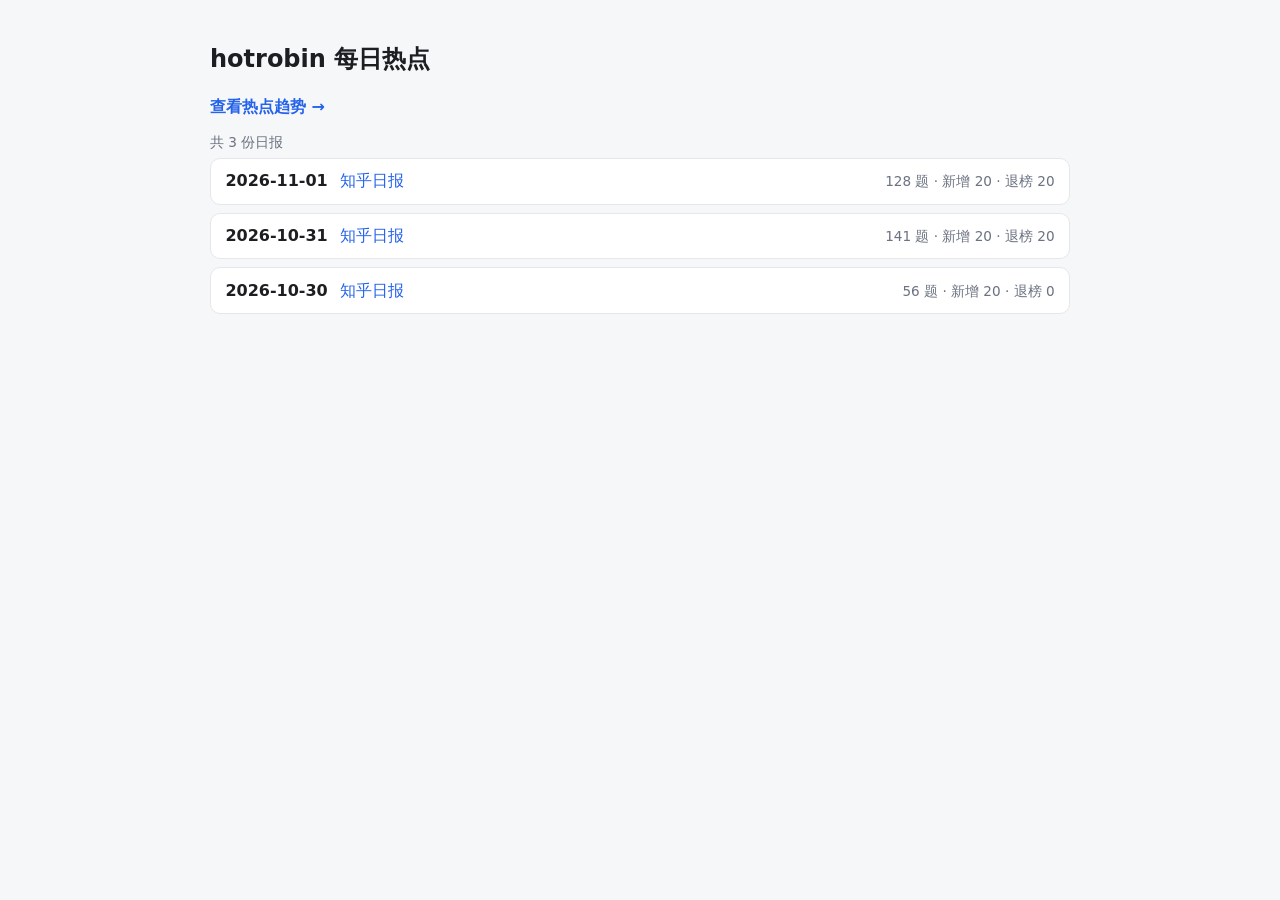
==== hotrobin/index.html @ bb018ae3 "Add personal homepage and hotrobin pages Static index.html with shared stylesheet, plus the hotrobin" ====
<!doctype html>
<html lang="zh-CN">
<head>
<meta charset="utf-8">
<meta name="viewport" content="width=device-width, initial-scale=1">
<title>hotrobin 每日热点</title>
<link rel="stylesheet" href="style.css">
</head>
<body>
<main>
<h1>hotrobin 每日热点</h1>
<p class="trend-link"><a href="zhihu/trend.html">查看热点趋势 →</a></p>
<p class="meta">共 3 份日报</p>
<ul class="snapshots"><li><span class="date">2026-11-01</span><a href="zhihu/2026/11/2026-11-01.html">知乎日报</a><span class="count">128 题 · 新增 20 · 退榜 20</span></li><li><span class="date">2026-10-31</span><a href="zhihu/2026/10/2026-10-31.html">知乎日报</a><span class="count">141 题 · 新增 20 · 退榜 20</span></li><li><span class="date">2026-10-30</span><a href="zhihu/2026/10/2026-10-30.html">知乎日报</a><span class="count">56 题 · 新增 20 · 退榜 0</span></li></ul>
</main>
</body>
</html>
---- hotrobin/style.css ----
:root {
  color-scheme: light dark;
  --bg: #f6f7f9;
  --card: #ffffff;
  --text: #1c1e21;
  --muted: #6b7280;
  --accent: #2563eb;
  --border: #e5e7eb;
  --green: #16a34a;
  --red: #dc2626;
  --blue: #2563eb;
  --orange: #d97706;
}
@media (prefers-color-scheme: dark) {
  :root {
    --bg: #111418;
    --card: #1a1e24;
    --text: #e6e8eb;
    --muted: #9aa1ab;
    --accent: #6ea8fe;
    --border: #2a2f37;
  }
}
* { box-sizing: border-box; }
body {
  margin: 0;
  padding: 2rem 1rem 4rem;
  background: var(--bg);
  color: var(--text);
  font-family: system-ui, -apple-system, "Segoe UI", "PingFang SC", "Microsoft YaHei", sans-serif;
  line-height: 1.6;
}
main { max-width: 860px; margin: 0 auto; }
a { color: var(--accent); text-decoration: none; }
a:hover { text-decoration: underline; }
h1 { font-size: 1.5rem; margin: 0.5rem 0 1rem; }
h2 { font-size: 1.15rem; margin: 0 0 0.75rem; }
h3 { font-size: 1rem; margin: 1rem 0 0.4rem; }
header { margin-bottom: 1.5rem; }
.back { font-size: 0.9rem; }
.meta { color: var(--muted); font-size: 0.85rem; margin: 0.25rem 0; }
.summary-change { margin-top: 0.6rem; }
.summary-change strong { color: var(--muted); font-weight: 600; }
.empty { color: var(--muted); }
section { margin-top: 2rem; }
.snapshots, .topic-list { list-style: none; padding: 0; margin: 0; }
.snapshots li {
  display: flex;
  gap: 0.75rem;
  align-items: baseline;
  padding: 0.6rem 0.9rem;
  margin-bottom: 0.5rem;
  background: var(--card);
  border: 1px solid var(--border);
  border-radius: 10px;
}
.snapshots .date { font-variant-numeric: tabular-nums; font-weight: 600; }
.snapshots .count { margin-left: auto; color: var(--muted); font-size: 0.85rem; }
.topic-list > li {
  background: var(--card);
  border: 1px solid var(--border);
  border-radius: 10px;
  padding: 0.75rem 1rem;
  margin-bottom: 0.6rem;
}
.topic-list a { font-weight: 600; }
.trend-link { margin: 0 0 0.75rem; }
.trend-link a { font-weight: 600; }
.tag {
  display: inline-block;
  padding: 0.05rem 0.45rem;
  border-radius: 999px;
  font-size: 0.78rem;
  font-weight: 600;
  margin-right: 0.4rem;
}
.tag.new { background: rgba(22, 163, 74, 0.14); color: var(--green); }
.tag.continuing { background: rgba(37, 99, 235, 0.12); color: var(--blue); }
.tag.retired { background: rgba(220, 38, 38, 0.12); color: var(--red); }
.tag.up { background: rgba(22, 163, 74, 0.14); color: var(--green); }
.tag.down { background: rgba(220, 38, 38, 0.12); color: var(--red); }
.tag.flat { background: rgba(107, 114, 128, 0.18); color: var(--muted); }
.tag.rank { background: rgba(37, 99, 235, 0.10); color: var(--blue); }
.top-list { list-style: none; padding: 0; margin: 0; }
.top-item {
  display: flex;
  gap: 0.6rem;
  padding: 0.65rem 0.9rem;
  margin-bottom: 0.5rem;
  background: var(--card);
  border: 1px solid var(--border);
  border-radius: 10px;
}
.top-item .rank {
  color: var(--muted);
  font-variant-numeric: tabular-nums;
  min-width: 1.8rem;
  text-align: right;
}
.top-body { flex: 1; min-width: 0; }
.top-details > summary { list-style: none; cursor: pointer; }
.top-details > summary::-webkit-details-marker { display: none; }
.top-title { font-weight: 600; }
.top-meta {
  display: flex;
  flex-wrap: wrap;
  gap: 0.35rem;
  align-items: center;
  color: var(--muted);
  font-size: 0.85rem;
  margin-top: 0.2rem;
}
.top-meta .tag { margin-right: 0; }
.top-details .q-analysis { margin-left: 0; }
.question-links { list-style: none; margin: 0.3rem 0 0; padding-left: 0; font-size: 0.9rem; }
.question-links li { margin: 0.25rem 0; }
.theme-question { display: flex; gap: 0.35rem; align-items: flex-start; }
.q-marker {
  flex: 0 0 1.15em;
  width: 1.15em;
  height: 1.15em;
  display: inline-flex;
  align-items: center;
  justify-content: center;
  color: var(--muted);
  font-size: 0.8em;
  line-height: 1;
  margin-top: 0.62rem;
  transition: transform 0.15s;
}
.q-box {
  flex: 1;
  min-width: 0;
  background: var(--card);
  border: 1px solid var(--border);
  border-radius: 8px;
  padding: 0.3rem 0.75rem;
}
.q-analysis { margin: 0.3rem 0 0 1.3rem; font-size: 0.9rem; }
.q-link { margin: 0 0 0.3rem; overflow-wrap: anywhere; }
.q-link a { font-weight: 600; }
table {
  width: 100%;
  border-collapse: collapse;
  font-size: 0.85rem;
}
th, td {
  padding: 0.4rem 0.45rem;
  border-bottom: 1px solid var(--border);
  vertical-align: top;
}
th { text-align: left; color: var(--muted); font-weight: 600; }
td.num, th.num { text-align: right; font-variant-numeric: tabular-nums; }
.spark { color: var(--muted); }
.legend { display: flex; flex-wrap: wrap; gap: 0.9rem; margin: 0.75rem 0 0.25rem; font-size: 0.9rem; }
.legend-item i {
  display: inline-block;
  width: 0.7rem;
  height: 0.7rem;
  border-radius: 2px;
  margin-right: 0.3rem;
}
.trend-chart { width: 100%; height: auto; color: var(--text); }
.trend-chart text { fill: currentColor; }
details summary { cursor: pointer; color: var(--accent); }
code {
  background: var(--border);
  padding: 0.1rem 0.35rem;
  border-radius: 5px;
  font-size: 0.9em;
}
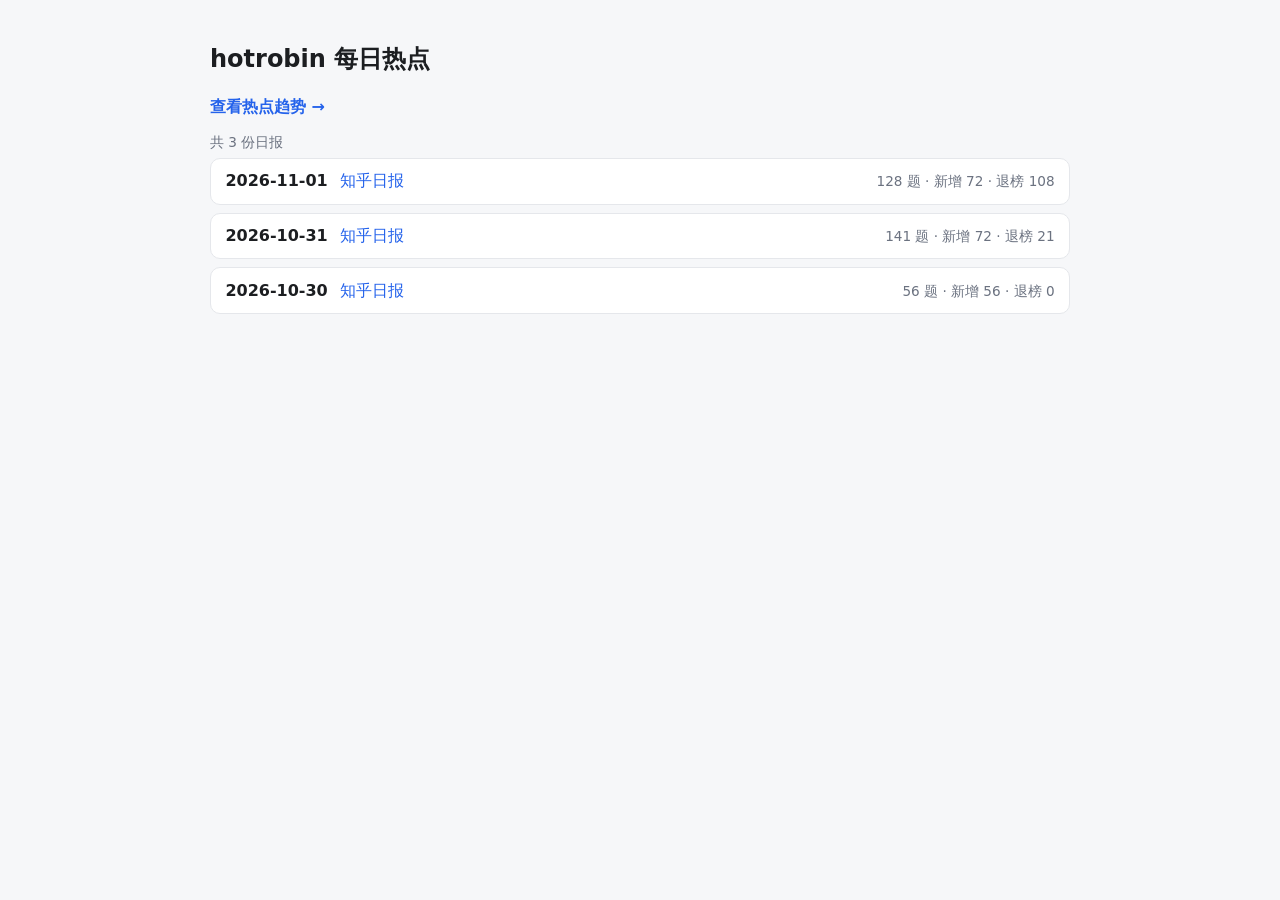
==== commit 9027f181: "update hotrobin" ====
--- a/hotrobin/index.html
+++ b/hotrobin/index.html
@@ -11,7 +11,7 @@
 <h1>hotrobin 每日热点</h1>
 <p class="trend-link"><a href="zhihu/trend.html">查看热点趋势 →</a></p>
 <p class="meta">共 3 份日报</p>
-<ul class="snapshots"><li><span class="date">2026-11-01</span><a href="zhihu/2026/11/2026-11-01.html">知乎日报</a><span class="count">128 题 · 新增 20 · 退榜 20</span></li><li><span class="date">2026-10-31</span><a href="zhihu/2026/10/2026-10-31.html">知乎日报</a><span class="count">141 题 · 新增 20 · 退榜 20</span></li><li><span class="date">2026-10-30</span><a href="zhihu/2026/10/2026-10-30.html">知乎日报</a><span class="count">56 题 · 新增 20 · 退榜 0</span></li></ul>
+<ul class="snapshots"><li><span class="date">2026-11-01</span><a href="zhihu/2026/11/2026-11-01.html">知乎日报</a><span class="count">128 题 · 新增 72 · 退榜 108</span></li><li><span class="date">2026-10-31</span><a href="zhihu/2026/10/2026-10-31.html">知乎日报</a><span class="count">141 题 · 新增 72 · 退榜 21</span></li><li><span class="date">2026-10-30</span><a href="zhihu/2026/10/2026-10-30.html">知乎日报</a><span class="count">56 题 · 新增 56 · 退榜 0</span></li></ul>
 </main>
 </body>
 </html>
